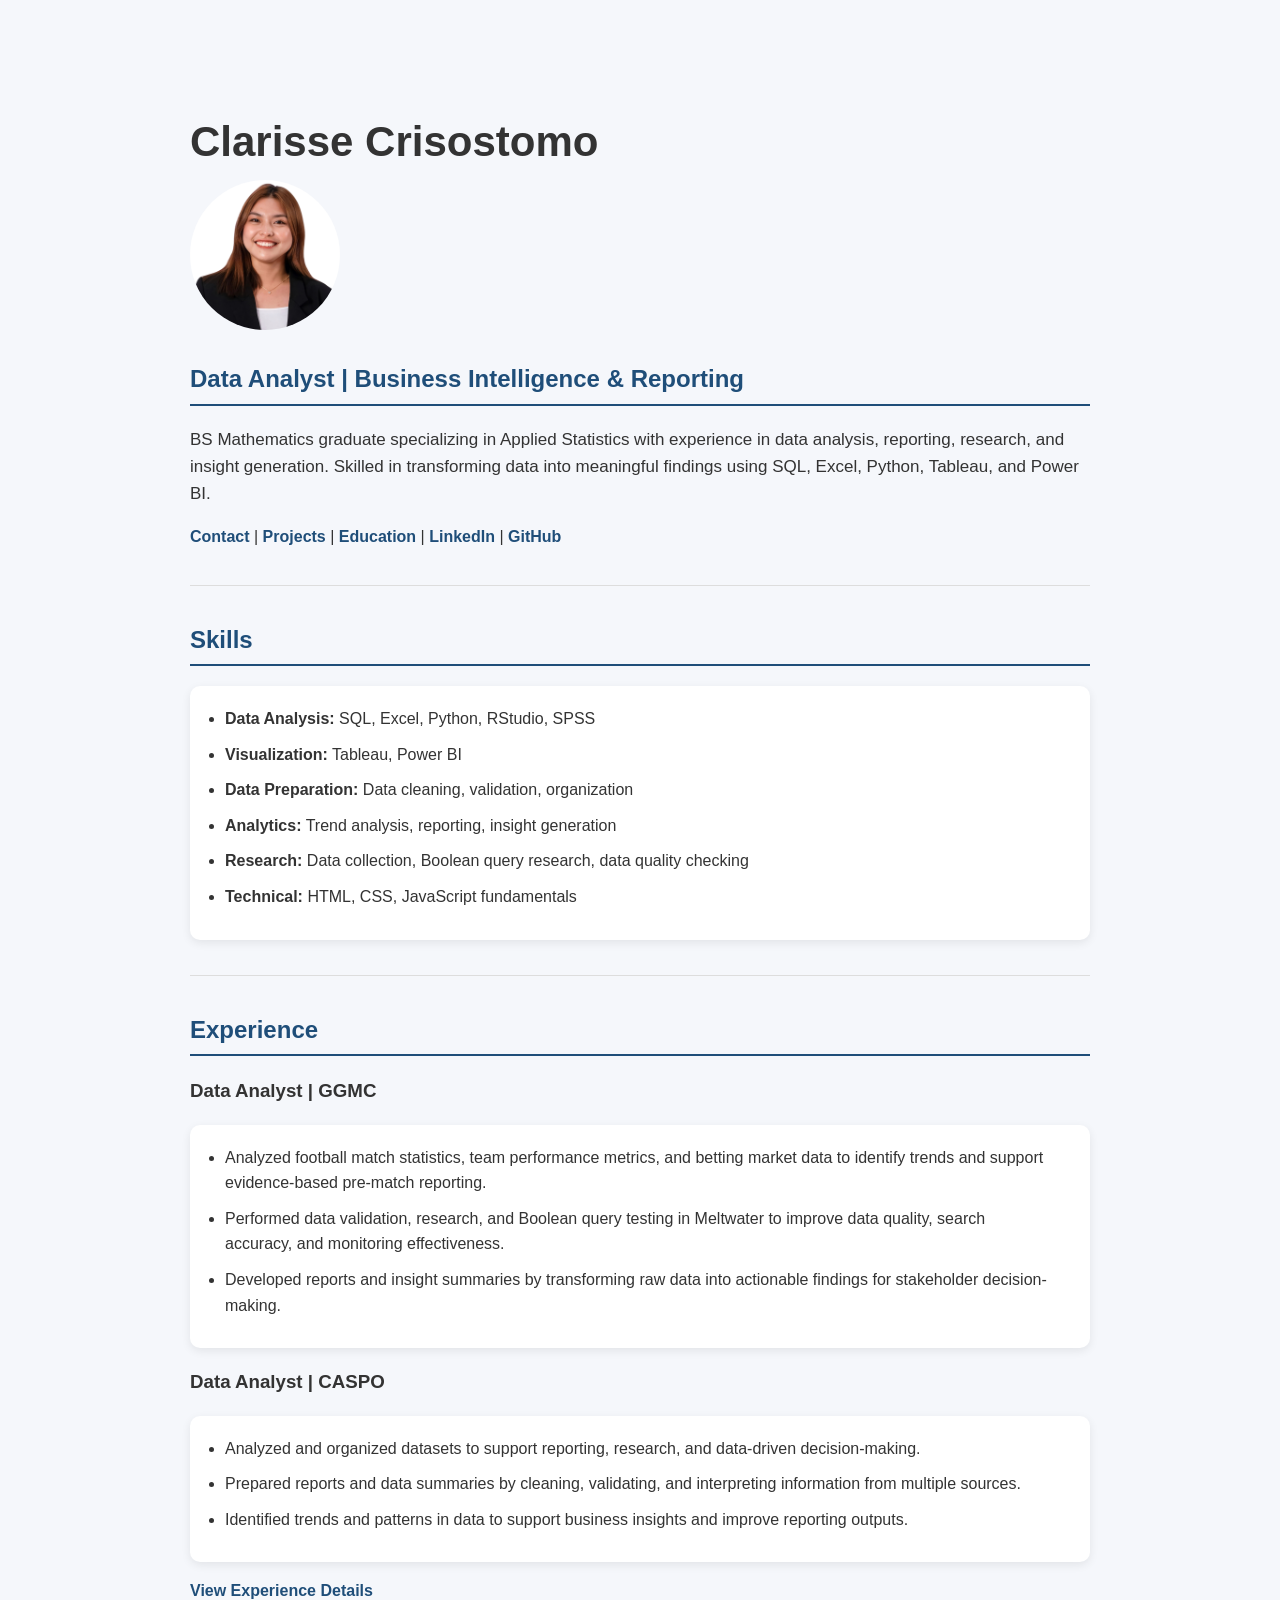
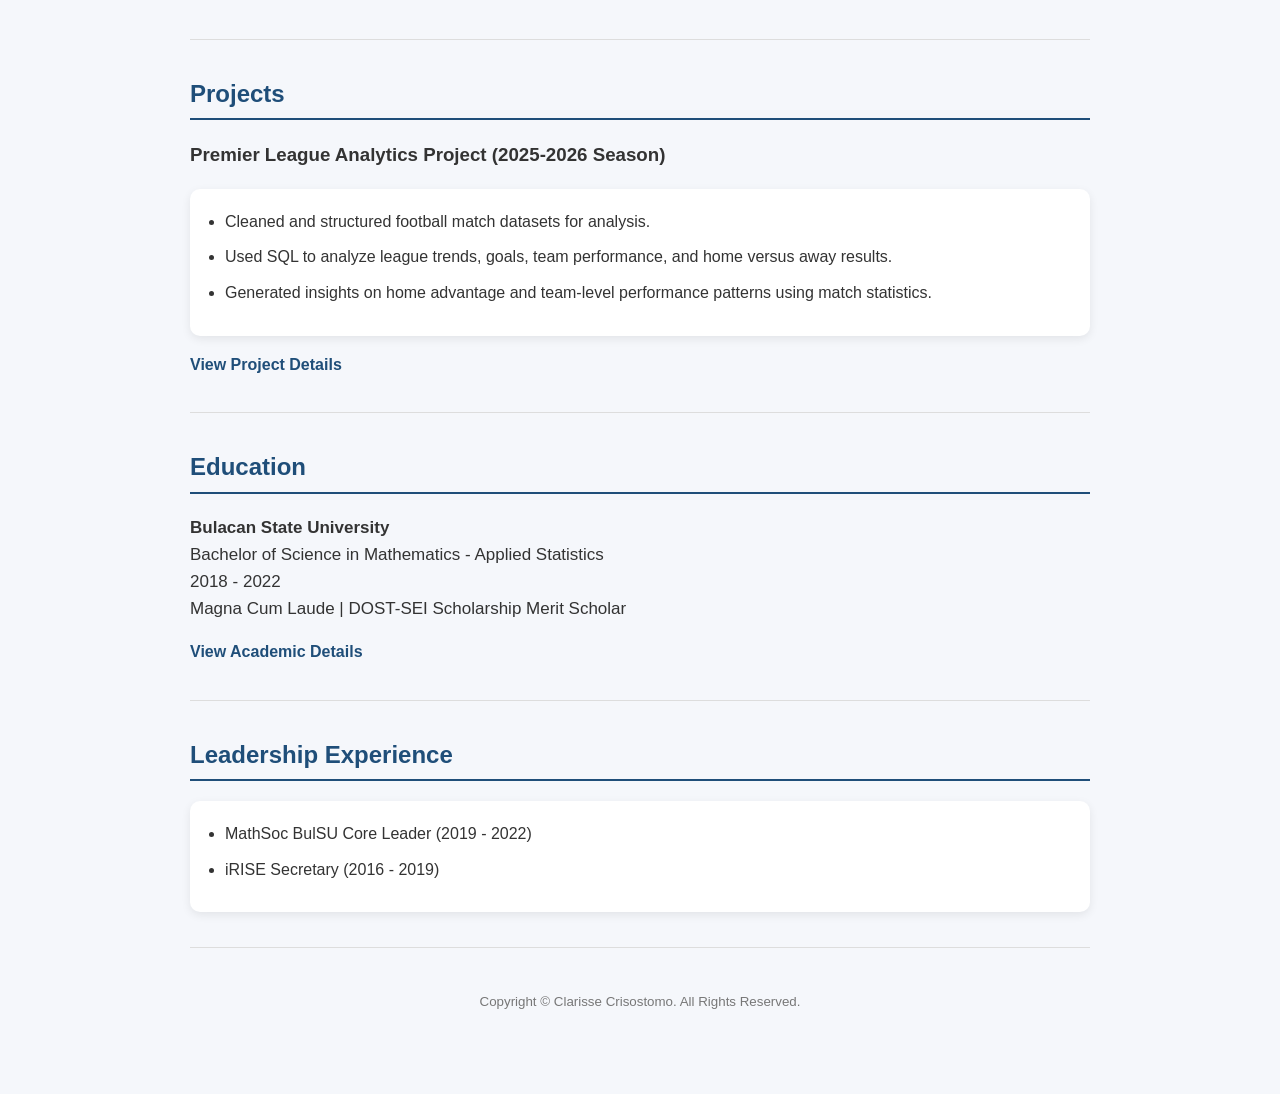
==== index.html @ 5308bdd3 "Update index.html" ====
<!DOCTYPE html>
<html lang="en">

<head>
    <meta charset="UTF-8">
    <meta name="viewport" content="width=device-width, initial-scale=1.0">
    <title>Clarisse Crisostomo | Data Analyst</title>

    <link rel="stylesheet" href="style.css">
</head>

<body>

    <h1>Clarisse Crisostomo</h1>

    <img class="profile-img" src="./Images/resume 1x1 picture.png" height="150" alt="Clarisse">

    <h2>Data Analyst | Business Intelligence & Reporting</h2>

    <p>
        BS Mathematics graduate specializing in Applied Statistics with experience in data analysis,
        reporting, research, and insight generation. Skilled in transforming data into meaningful
        findings using SQL, Excel, Python, Tableau, and Power BI.
    </p>

    <a href="./Sections/contact.html">Contact</a>
    |
    <a href="./Sections/Projects.html">Projects</a>
    |
    <a href="./Sections/Academic Background.html">Education</a>
    |
    <a href="https://linkedin.com/in/clarisse-crisostomo-5b240a1ab">LinkedIn</a>
    |
    <a href="https://github.com/cccodi">GitHub</a>

    <hr>

    <h2>Skills</h2>

    <ul>
        <li><b>Data Analysis:</b> SQL, Excel, Python, RStudio, SPSS</li>
        <li><b>Visualization:</b> Tableau, Power BI</li>
        <li><b>Data Preparation:</b> Data cleaning, validation, organization</li>
        <li><b>Analytics:</b> Trend analysis, reporting, insight generation</li>
        <li><b>Research:</b> Data collection, Boolean query research, data quality checking</li>
        <li><b>Technical:</b> HTML, CSS, JavaScript fundamentals</li>
    </ul>

    <hr>

    <h2>Experience</h2>

    <h3>Data Analyst | GGMC</h3>

    <ul>
        <li>
            Analyzed football match statistics, team performance metrics, and betting market data
            to identify trends and support evidence-based pre-match reporting.
        </li>

        <li>
            Performed data validation, research, and Boolean query testing in Meltwater
            to improve data quality, search accuracy, and monitoring effectiveness.
        </li>

        <li>
            Developed reports and insight summaries by transforming raw data into actionable
            findings for stakeholder decision-making.
        </li>
    </ul>

    <h3>Data Analyst | CASPO</h3>

<ul>
    <li>
        Analyzed and organized datasets to support reporting, research, and
        data-driven decision-making.
    </li>

    <li>
        Prepared reports and data summaries by cleaning, validating, and
        interpreting information from multiple sources.
    </li>

    <li>
        Identified trends and patterns in data to support business insights
        and improve reporting outputs.
    </li>
</ul>
    
    <a href="./Sections/Experience.html">View Experience Details</a>

    <hr>

    <h2>Projects</h2>

    <h3>Premier League Analytics Project (2025-2026 Season)</h3>

    <ul>
        <li>
            Cleaned and structured football match datasets for analysis.
        </li>

        <li>
            Used SQL to analyze league trends, goals, team performance, and home versus away results.
        </li>

        <li>
            Generated insights on home advantage and team-level performance patterns using match statistics.
        </li>
    </ul>
    
    <a href="./Sections/Projects.html">View Project Details</a>
    
    <hr>

    
    <h2>Education</h2>

<p>
    <b>Bulacan State University</b><br>
    Bachelor of Science in Mathematics - Applied Statistics<br>
    2018 - 2022<br>
    Magna Cum Laude | DOST-SEI Scholarship Merit Scholar
</p>

<a href="./Sections/Academic Background.html">
    View Academic Details
</a>

    <hr>

    <h2>Leadership Experience</h2>

    <ul>
        <li>MathSoc BulSU Core Leader (2019 - 2022)</li>
        <li>iRISE Secretary (2016 - 2019)</li>
    </ul>

    <hr>

    <footer>
        <small>
            Copyright © Clarisse Crisostomo. All Rights Reserved.
        </small>
    </footer>

</body>

</html>
---- style.css ----
body {
    font-family: Arial, Helvetica, sans-serif;
    max-width: 900px;
    margin: 40px auto;
    padding: 40px;
    line-height: 1.6;
    background-color: #f5f7fb;
    color: #333;
}

h1 {
    font-size: 42px;
    margin-bottom: 5px;
}


h2 {
    color: #1f4e79;
    border-bottom: 2px solid #1f4e79;
    padding-bottom: 5px;
    margin-top: 30px;
}


h3 {
    color: #333;
}


.profile-img {
    border-radius: 50%;
    display: block;
    margin-bottom: 15px;
}

p {
    font-size: 17px;
}


a {
    text-decoration: none;
    color: #1f4e79;
    font-weight: bold;
}


a:hover {
    text-decoration: underline;
}


ul {
    background: white;
    padding: 20px 35px;
    border-radius: 10px;
    box-shadow: 0 3px 10px rgba(0,0,0,0.08);
}


li {
    margin-bottom: 10px;
}


hr {
    margin: 35px 0;
    border: none;
    height: 1px;
    background: #ddd;
}


footer {
    text-align: center;
    margin-top: 40px;
    color: #777;
}


@media (max-width: 600px) {

    body {
        padding: 20px;
    }

    h1 {
        font-size: 32px;
    }

}
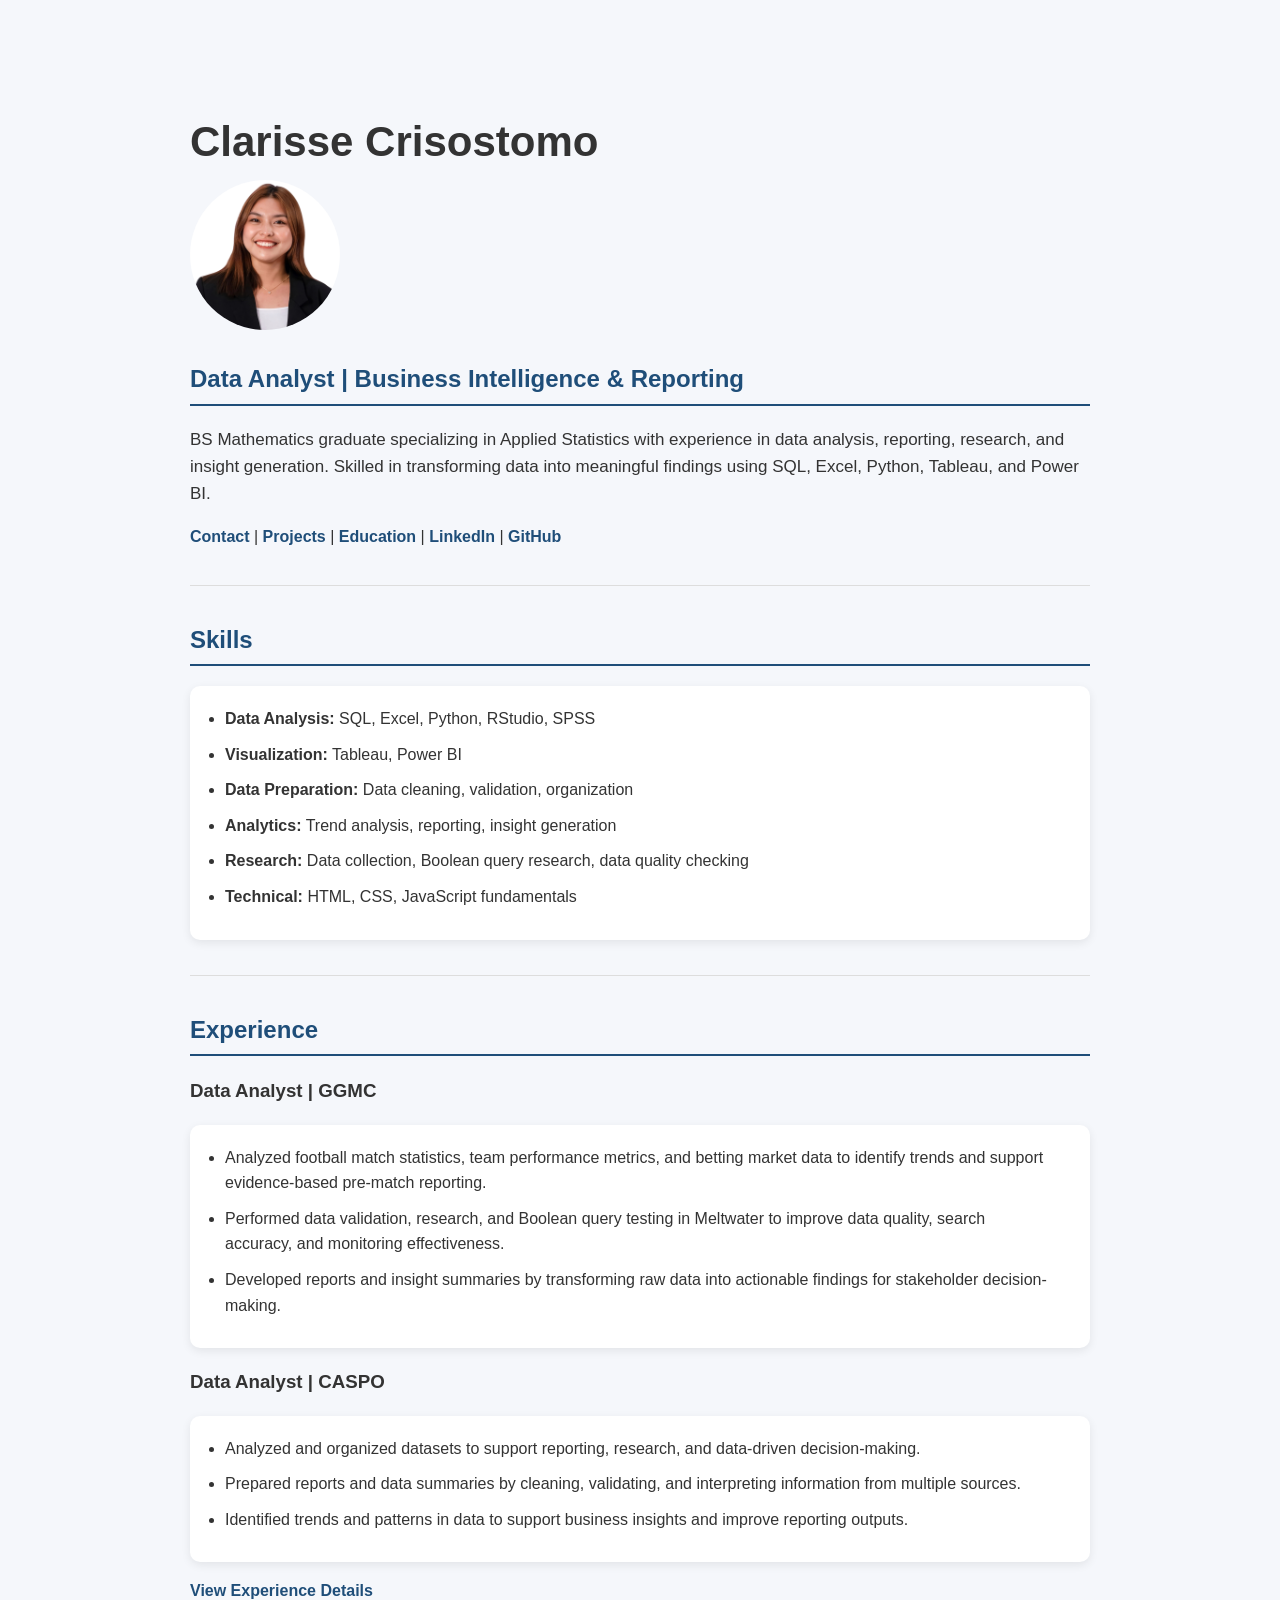
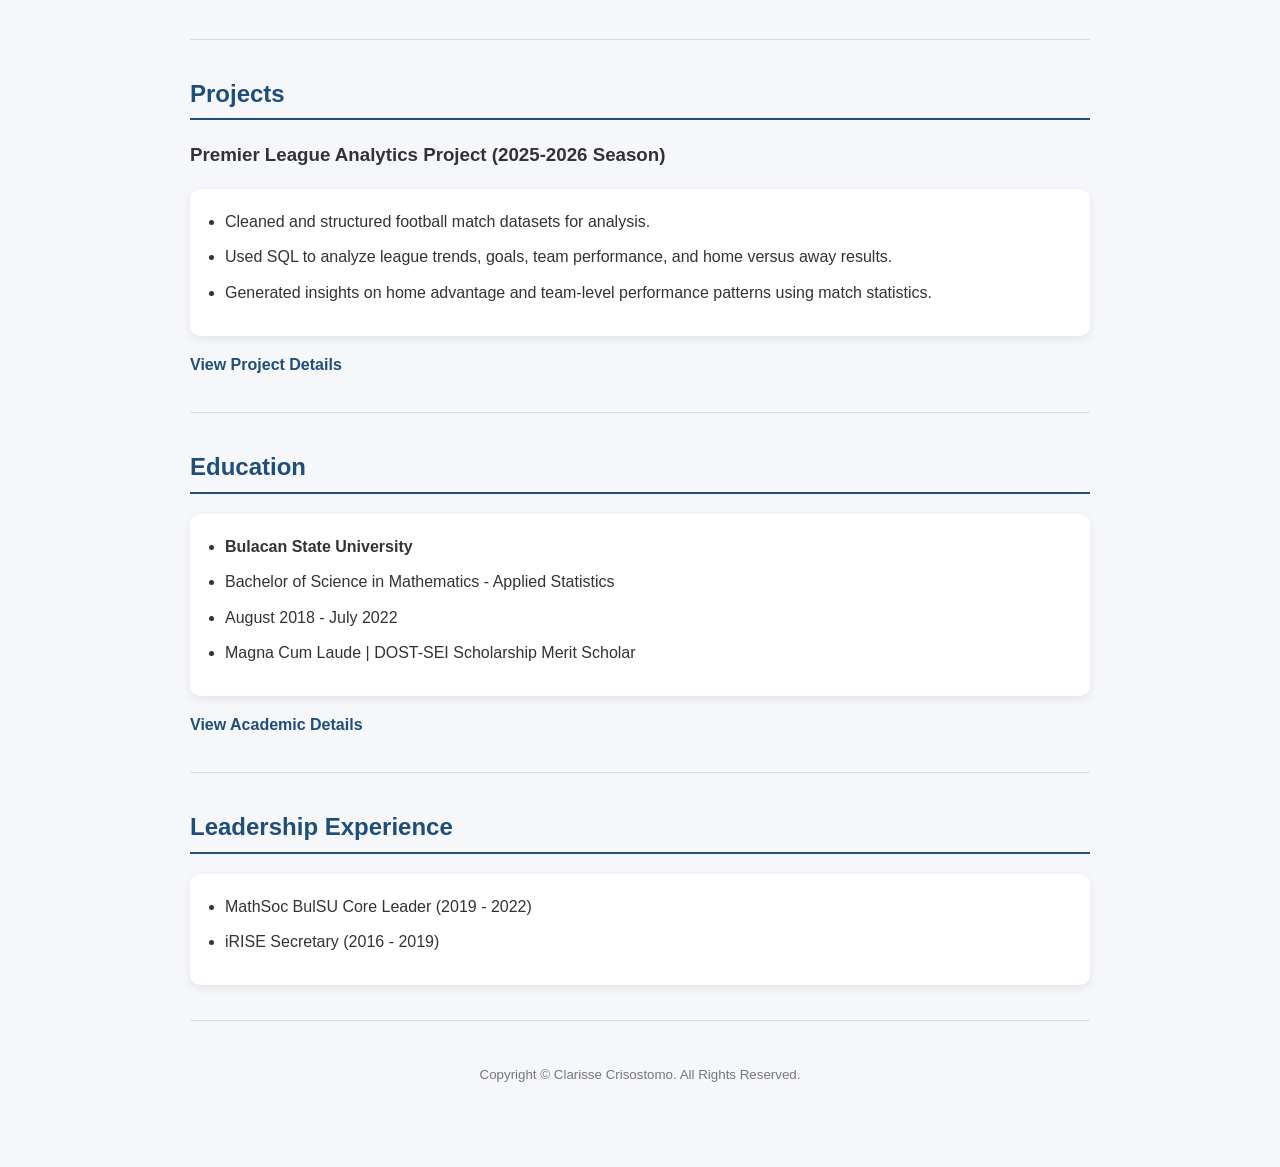
==== commit 0fe55733: "Update index.html" ====
--- a/index.html
+++ b/index.html
@@ -116,17 +116,28 @@
 
     
     <h2>Education</h2>
+    
+    <ul>
+        <li>
+            <b>Bulacan State University</b>
+        </li>
+    
+        <li>
+            Bachelor of Science in Mathematics - Applied Statistics
+        </li>
+    
+        <li>
+            August 2018 - July 2022
+        </li>
+    
+        <li>
+            Magna Cum Laude | DOST-SEI Scholarship Merit Scholar
+        </li>
+    </ul>
 
-<p>
-    <b>Bulacan State University</b><br>
-    Bachelor of Science in Mathematics - Applied Statistics<br>
-    2018 - 2022<br>
-    Magna Cum Laude | DOST-SEI Scholarship Merit Scholar
-</p>
-
-<a href="./Sections/Academic Background.html">
-    View Academic Details
-</a>
+    <a href="./Sections/Academic Background.html">
+        View Academic Details
+    </a>
 
     <hr>
 
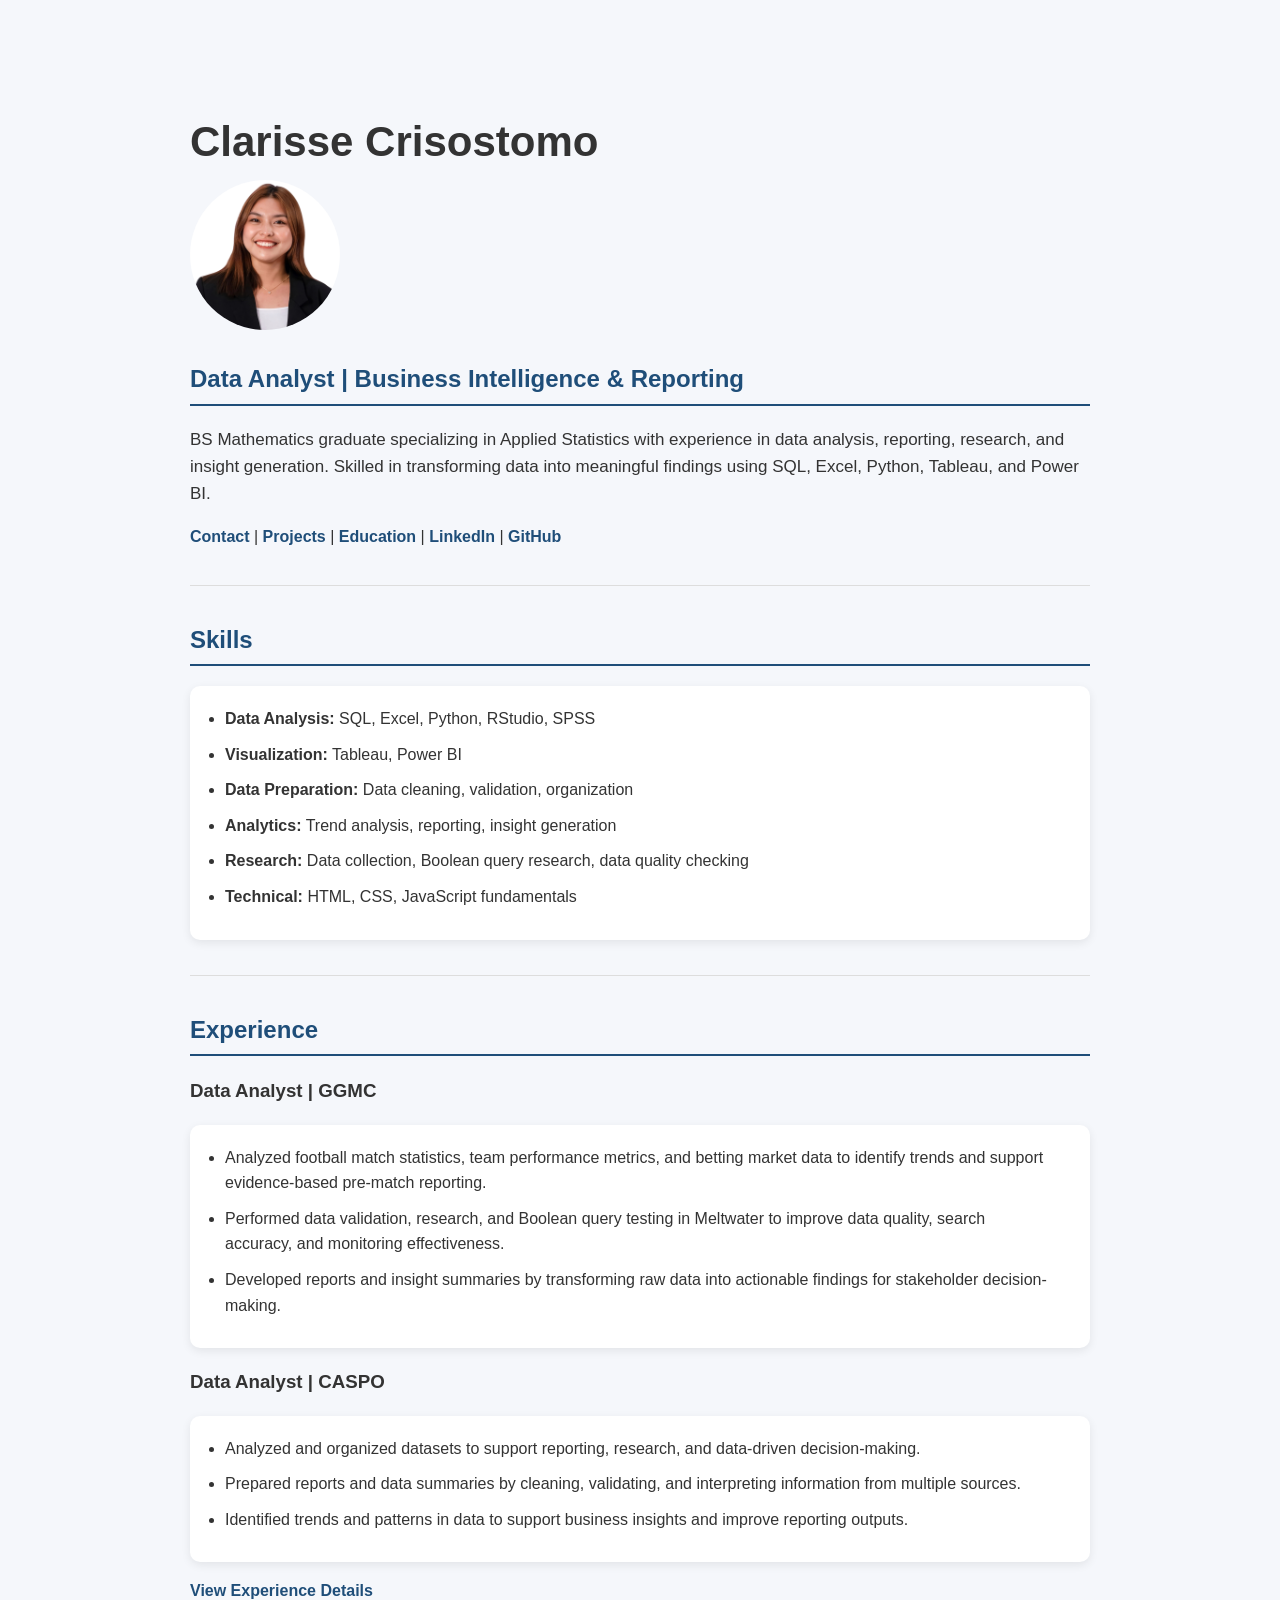
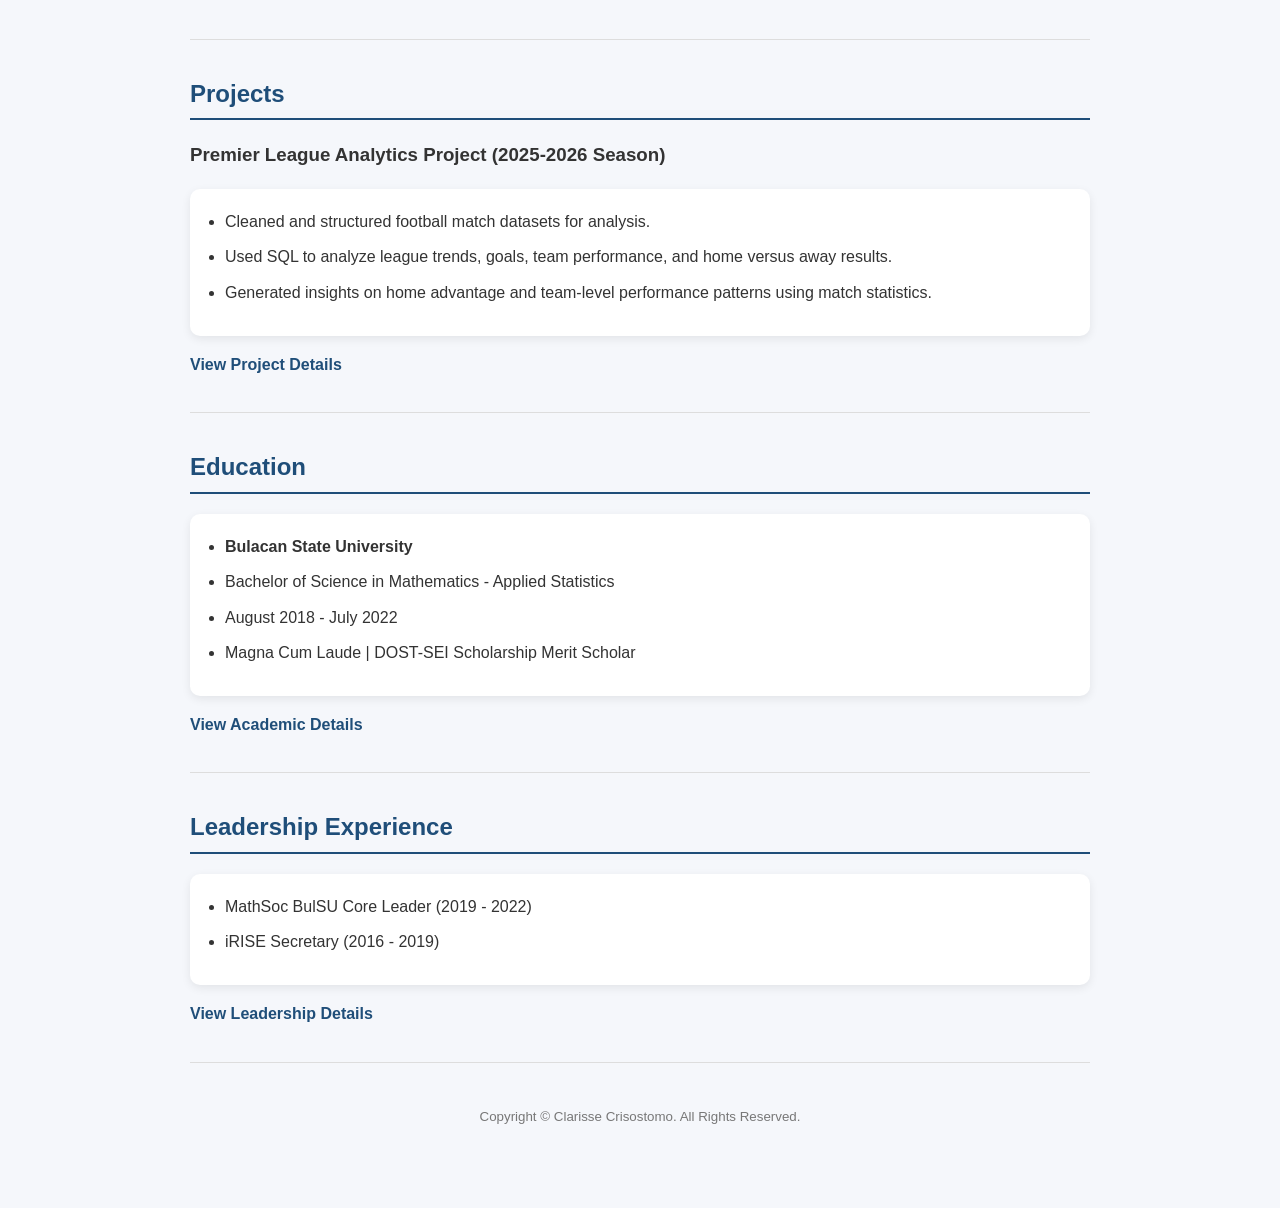
==== commit ad01109f: "Update index.html" ====
--- a/index.html
+++ b/index.html
@@ -148,6 +148,10 @@
         <li>iRISE Secretary (2016 - 2019)</li>
     </ul>
 
+    <a href="./Sections/Leadership background.html">
+    View Leadership Details
+    </a>
+
     <hr>
 
     <footer>
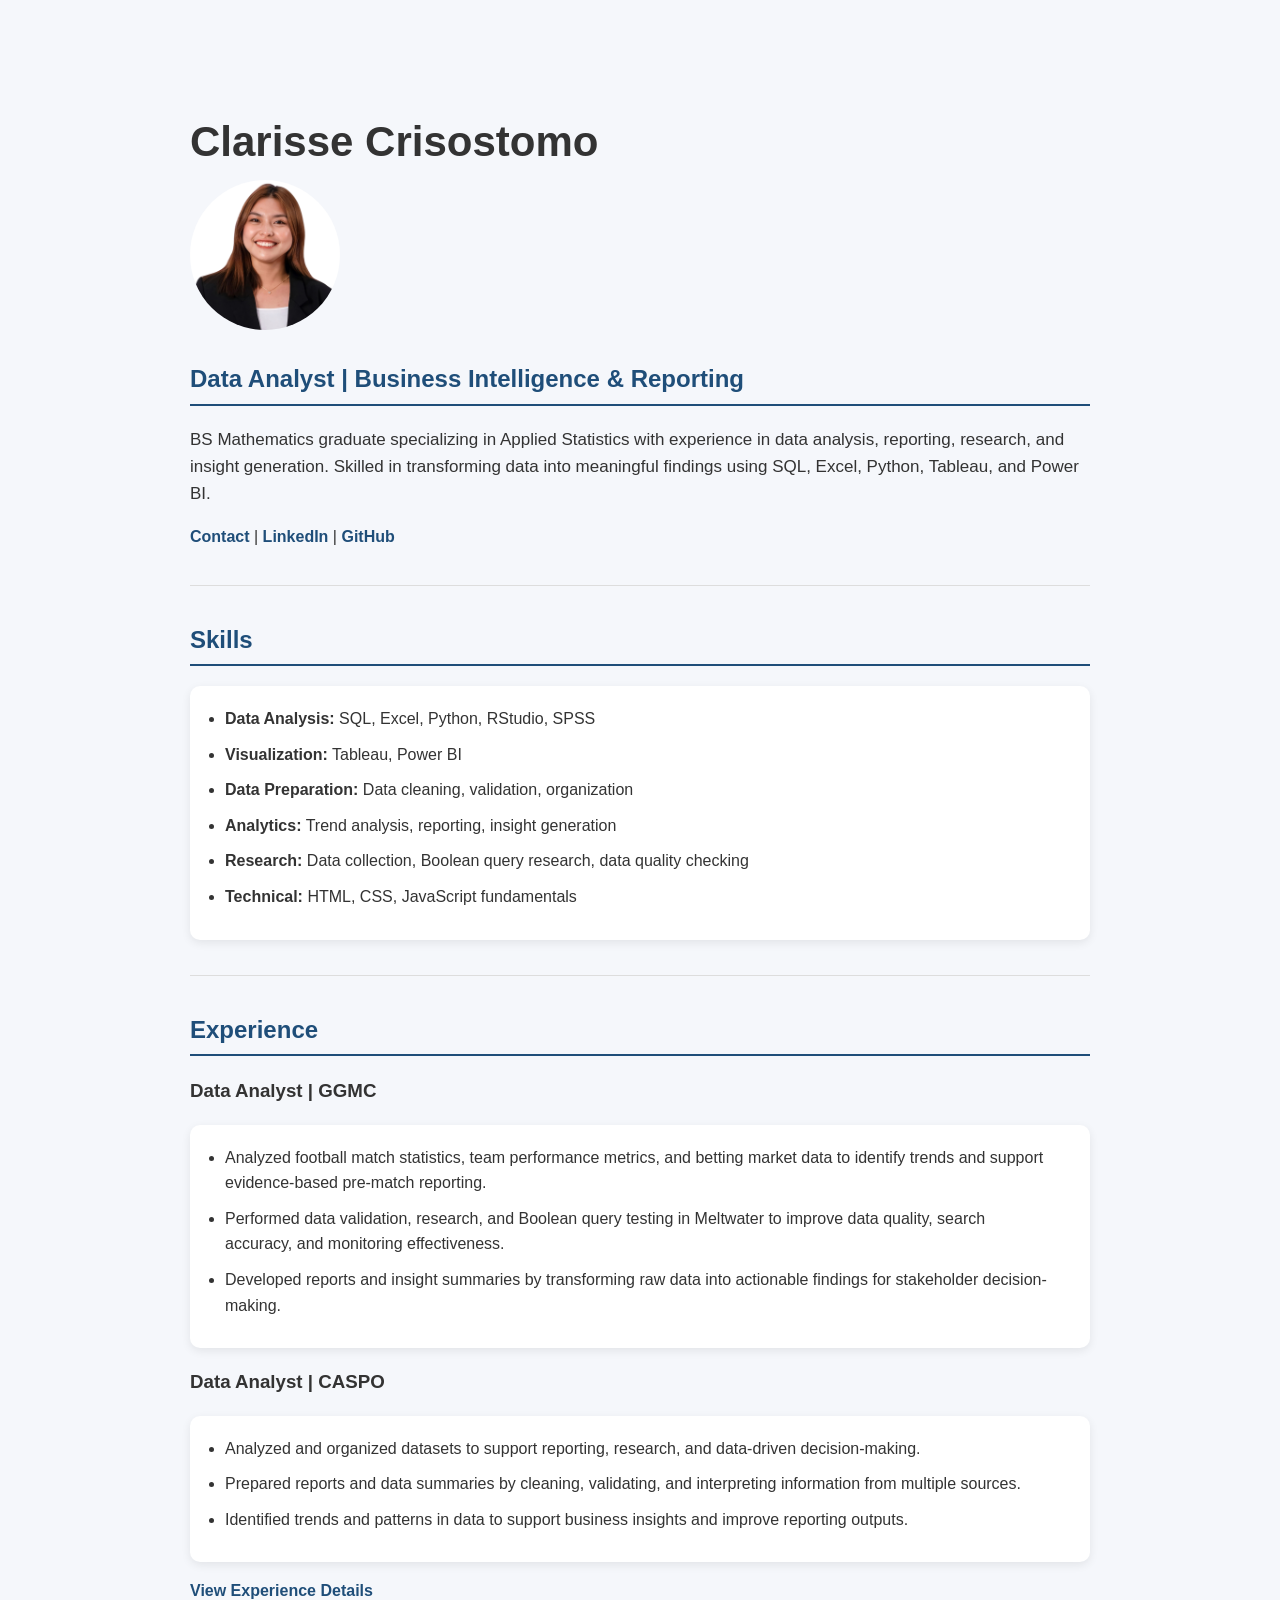
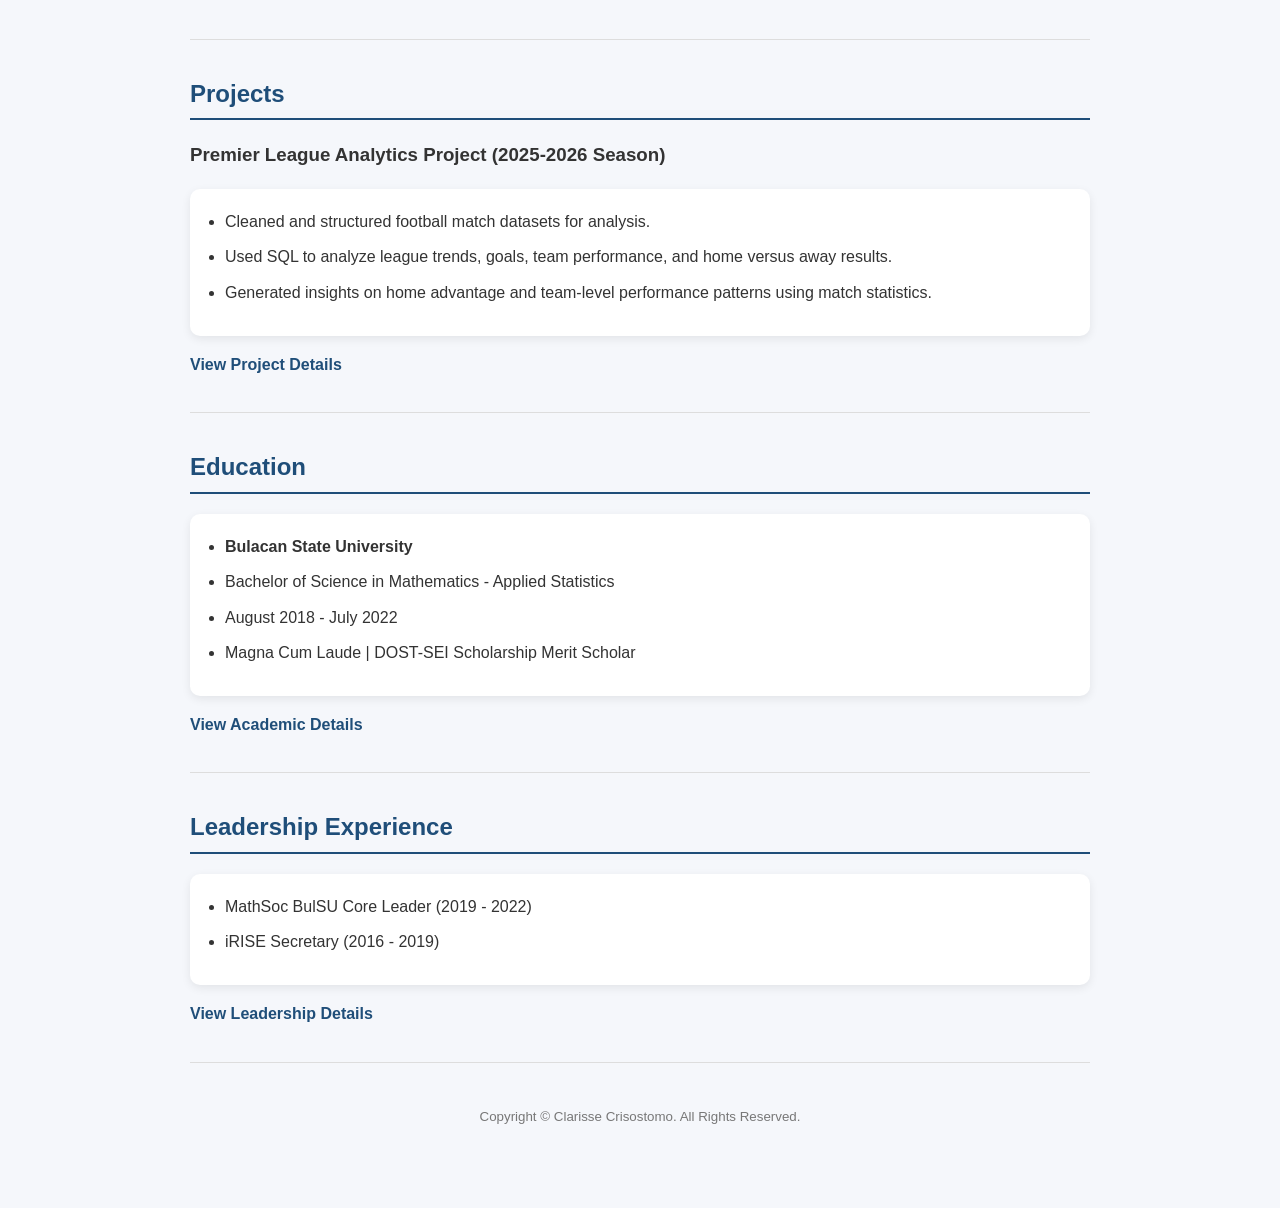
==== commit 8c8a241a: "Update index.html" ====
--- a/index.html
+++ b/index.html
@@ -24,10 +24,6 @@
     </p>
 
     <a href="./Sections/contact.html">Contact</a>
-    |
-    <a href="./Sections/Projects.html">Projects</a>
-    |
-    <a href="./Sections/Academic Background.html">Education</a>
     |
     <a href="https://linkedin.com/in/clarisse-crisostomo-5b240a1ab">LinkedIn</a>
     |
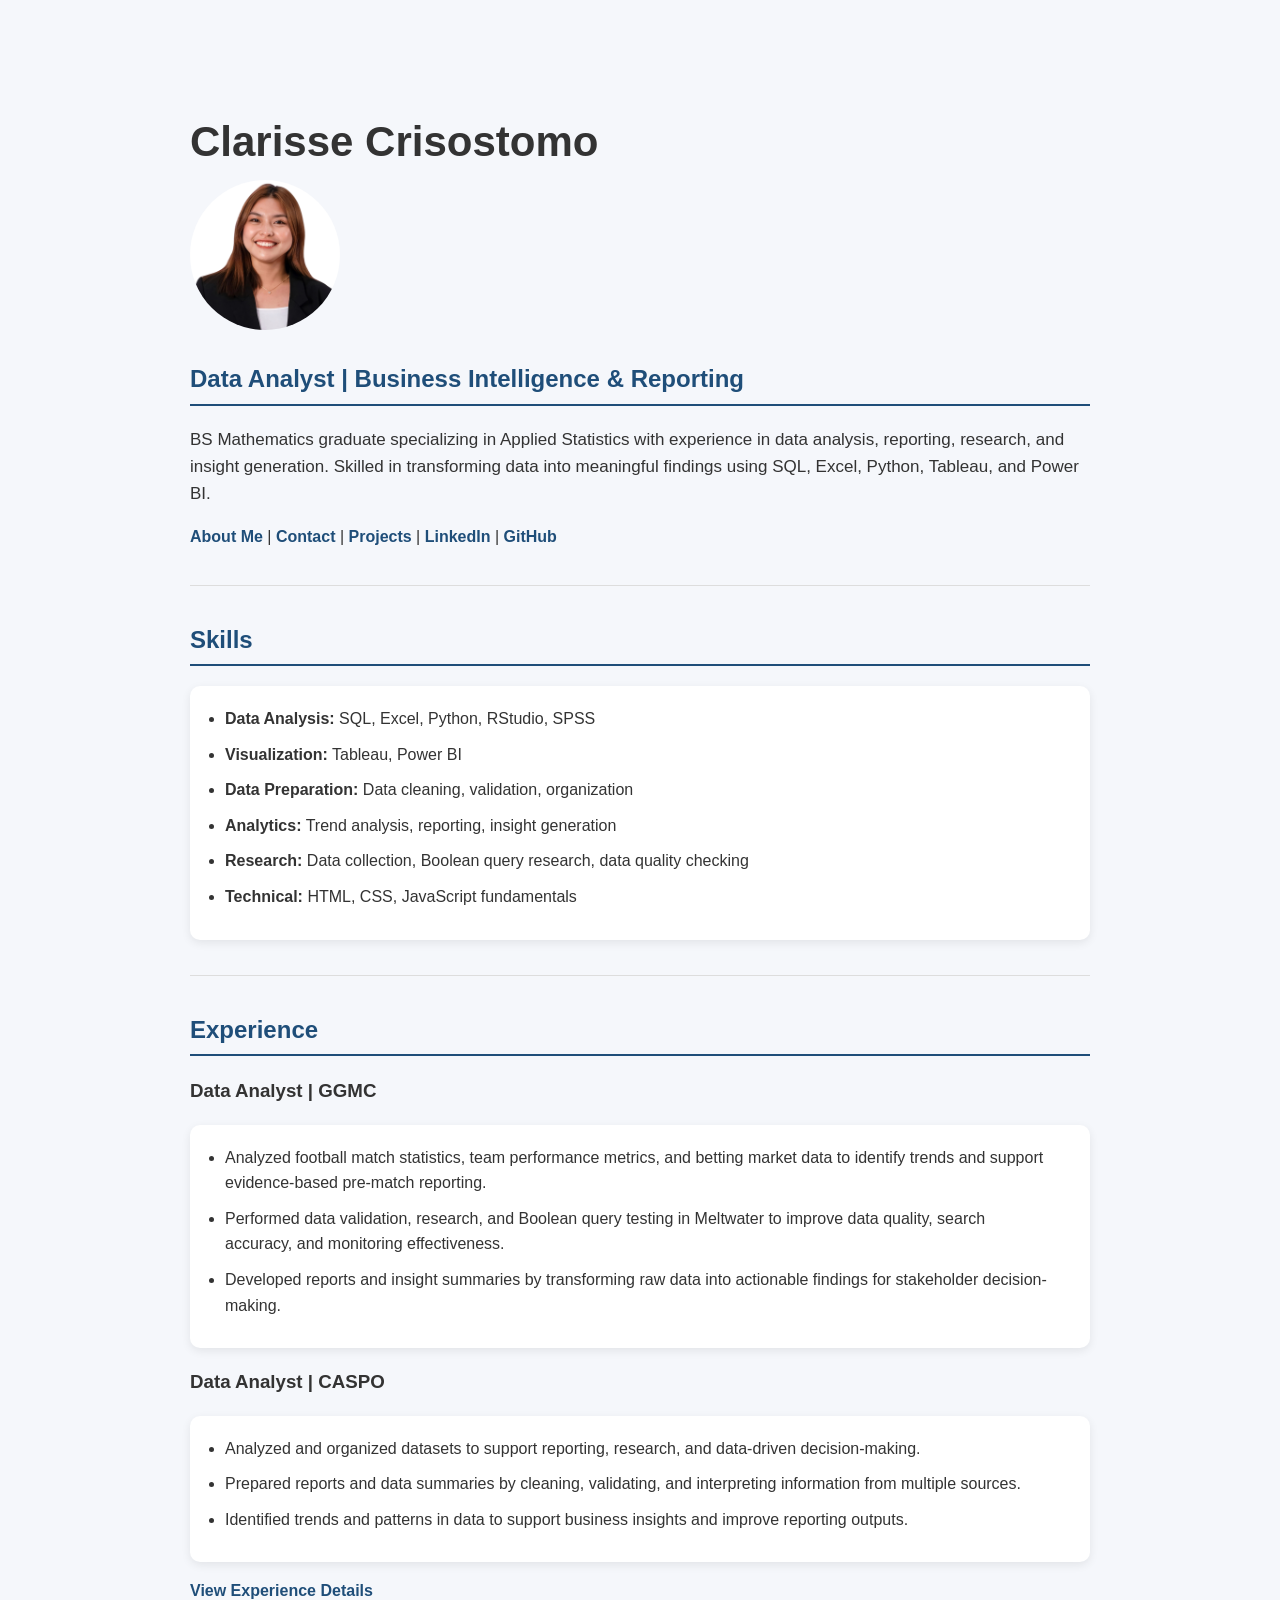
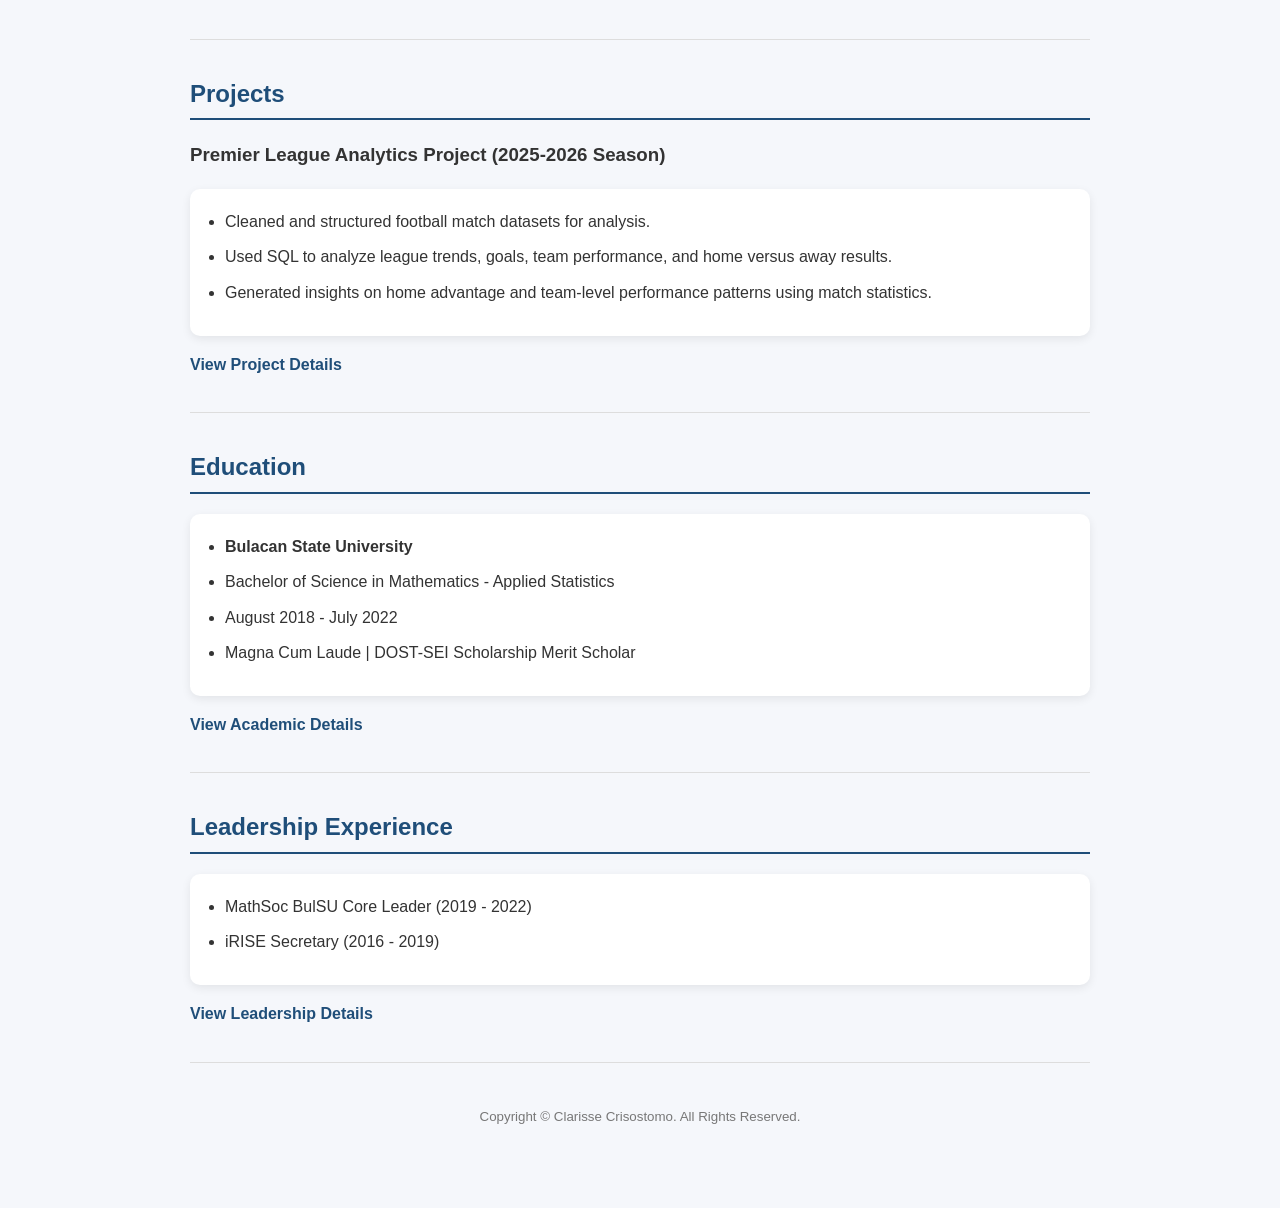
==== commit 2e297563: "Update index.html" ====
--- a/index.html
+++ b/index.html
@@ -23,7 +23,11 @@
         findings using SQL, Excel, Python, Tableau, and Power BI.
     </p>
 
+    <a href="./Sections/about.html">About Me</a>
+    |
     <a href="./Sections/contact.html">Contact</a>
+    |
+    <a href="./Sections/Projects.html">Projects</a>
     |
     <a href="https://linkedin.com/in/clarisse-crisostomo-5b240a1ab">LinkedIn</a>
     |
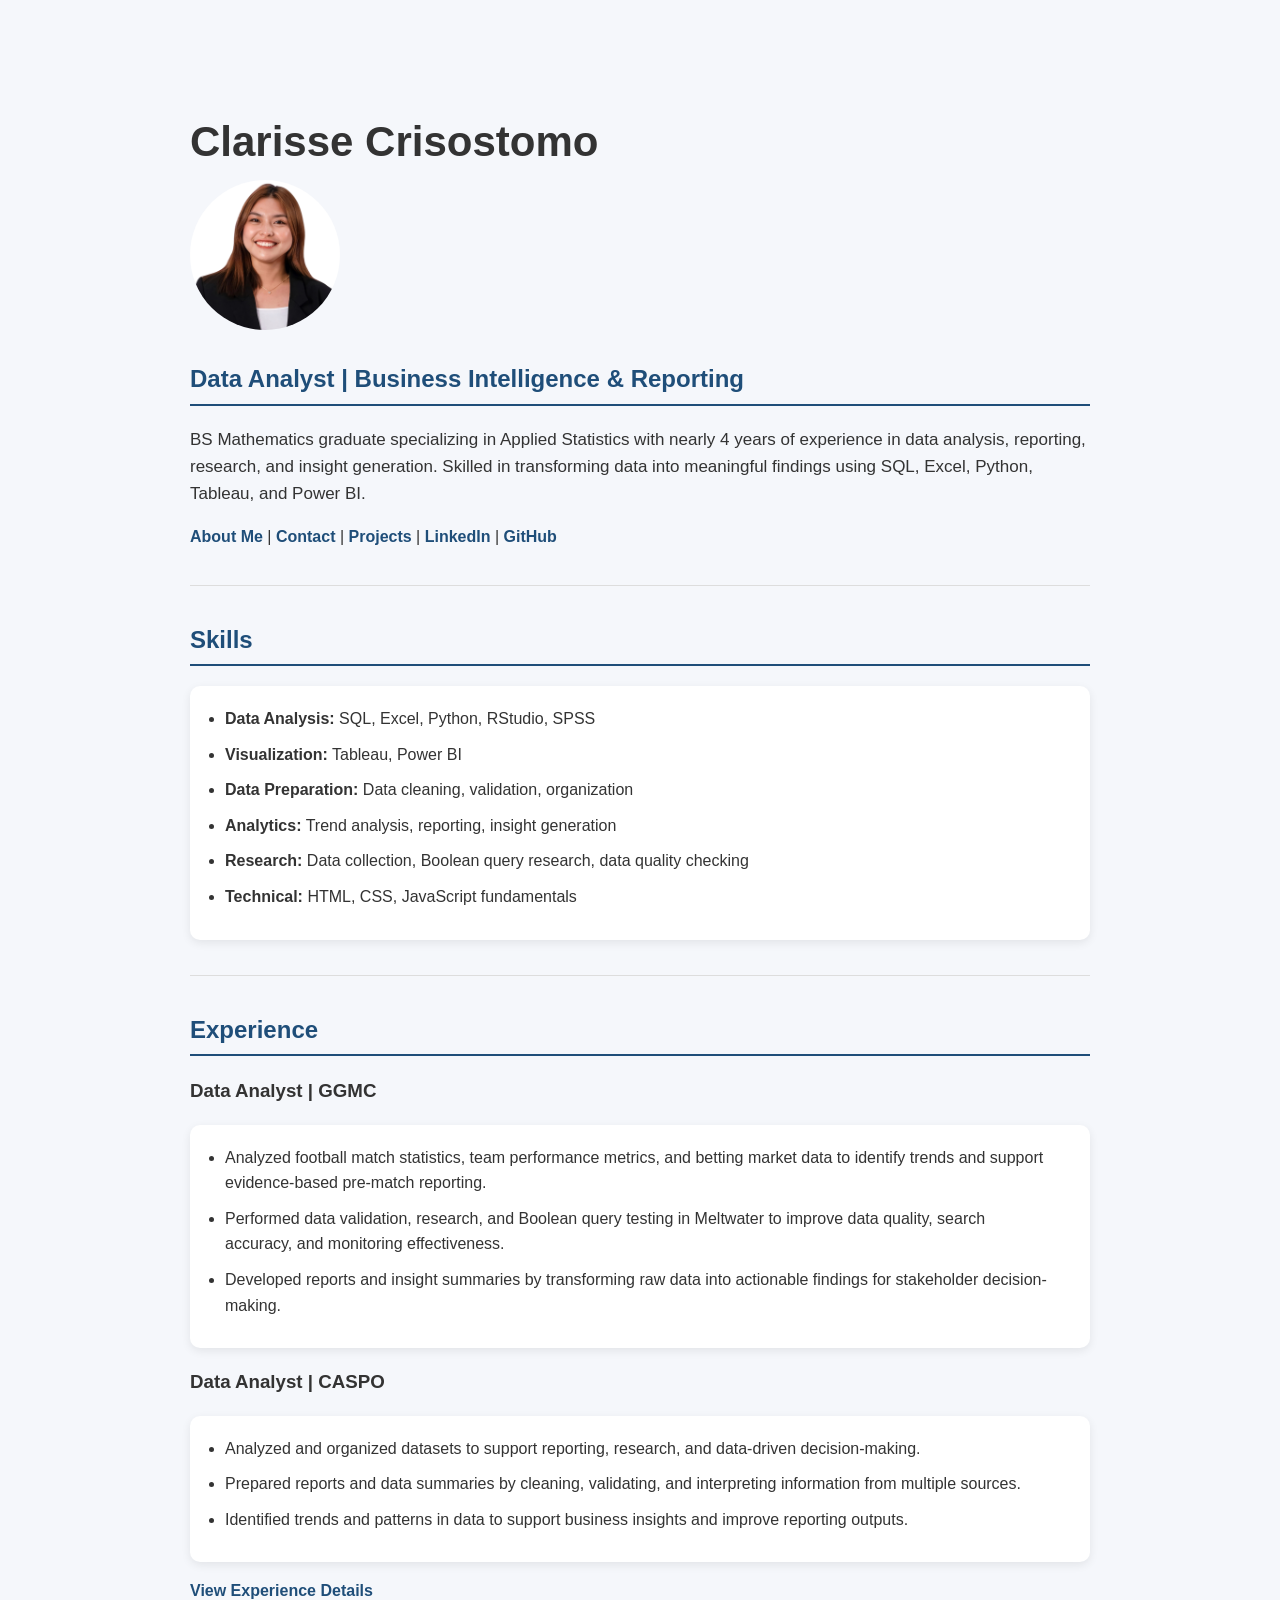
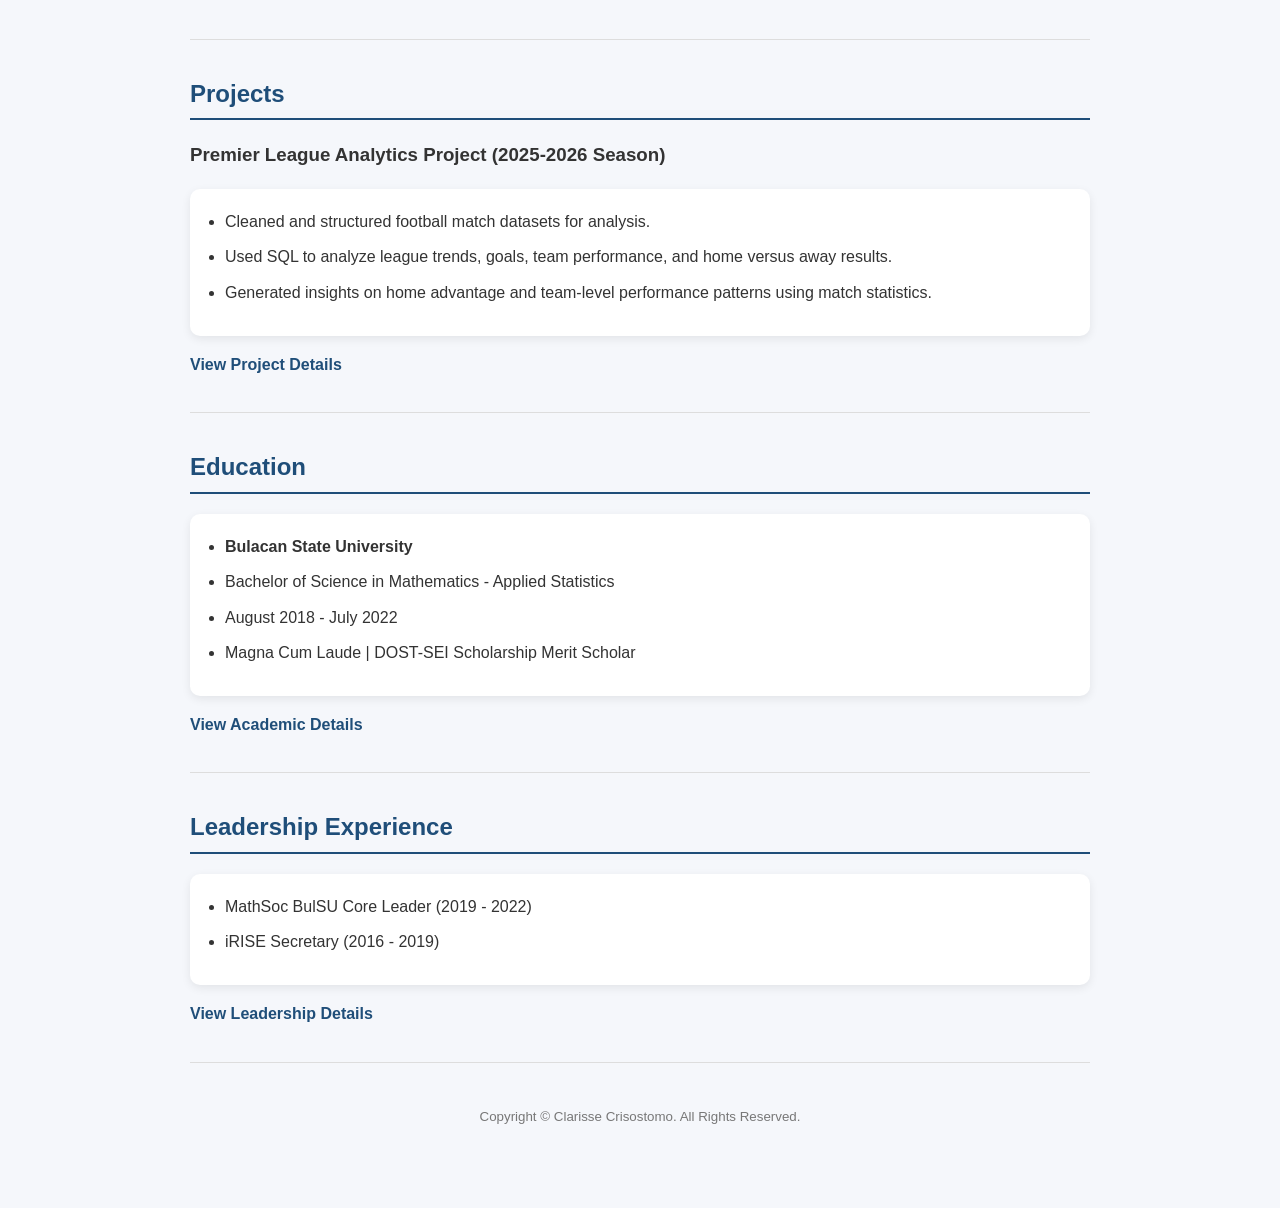
==== commit dcca6443: "Update index.html" ====
--- a/index.html
+++ b/index.html
@@ -18,9 +18,10 @@
     <h2>Data Analyst | Business Intelligence & Reporting</h2>
 
     <p>
-        BS Mathematics graduate specializing in Applied Statistics with experience in data analysis,
-        reporting, research, and insight generation. Skilled in transforming data into meaningful
-        findings using SQL, Excel, Python, Tableau, and Power BI.
+    BS Mathematics graduate specializing in Applied Statistics with nearly 4 years
+    of experience in data analysis, reporting, research, and insight generation.
+    Skilled in transforming data into meaningful findings using SQL, Excel,
+    Python, Tableau, and Power BI.
     </p>
 
     <a href="./Sections/about.html">About Me</a>
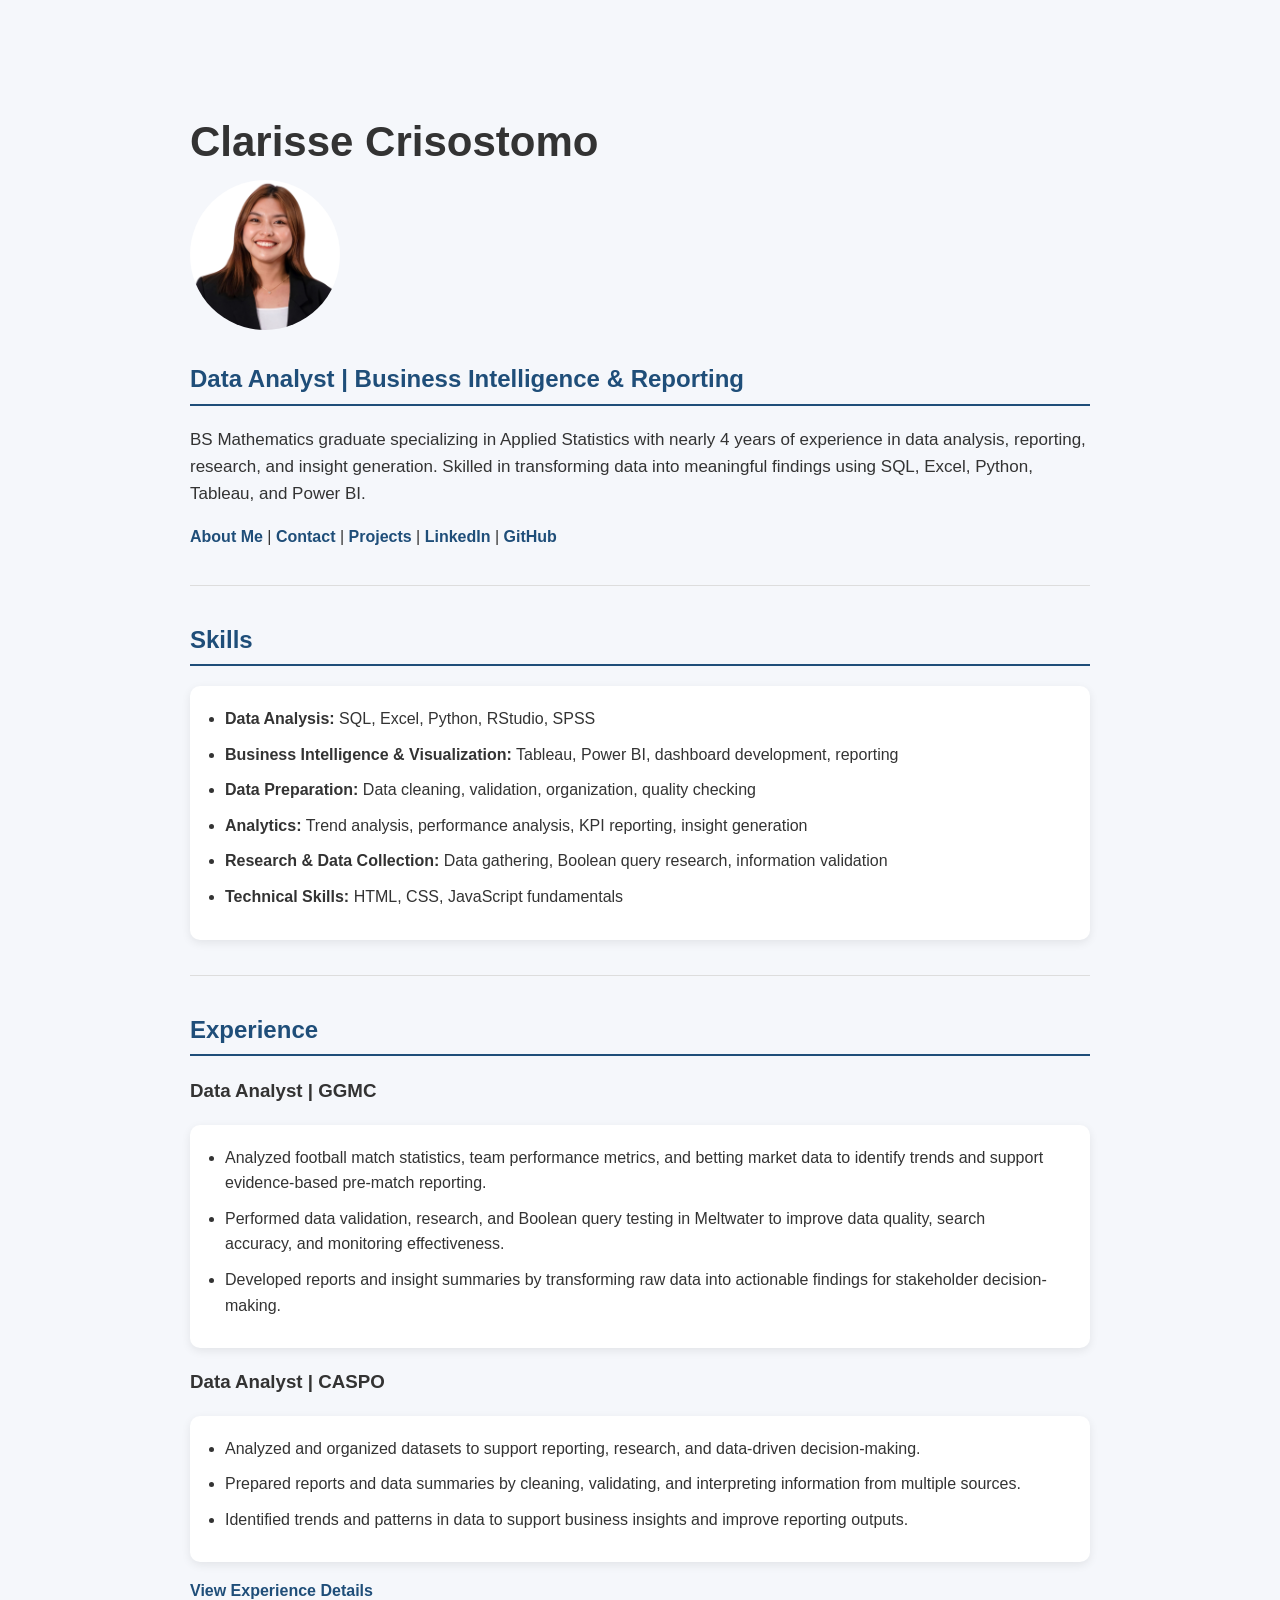
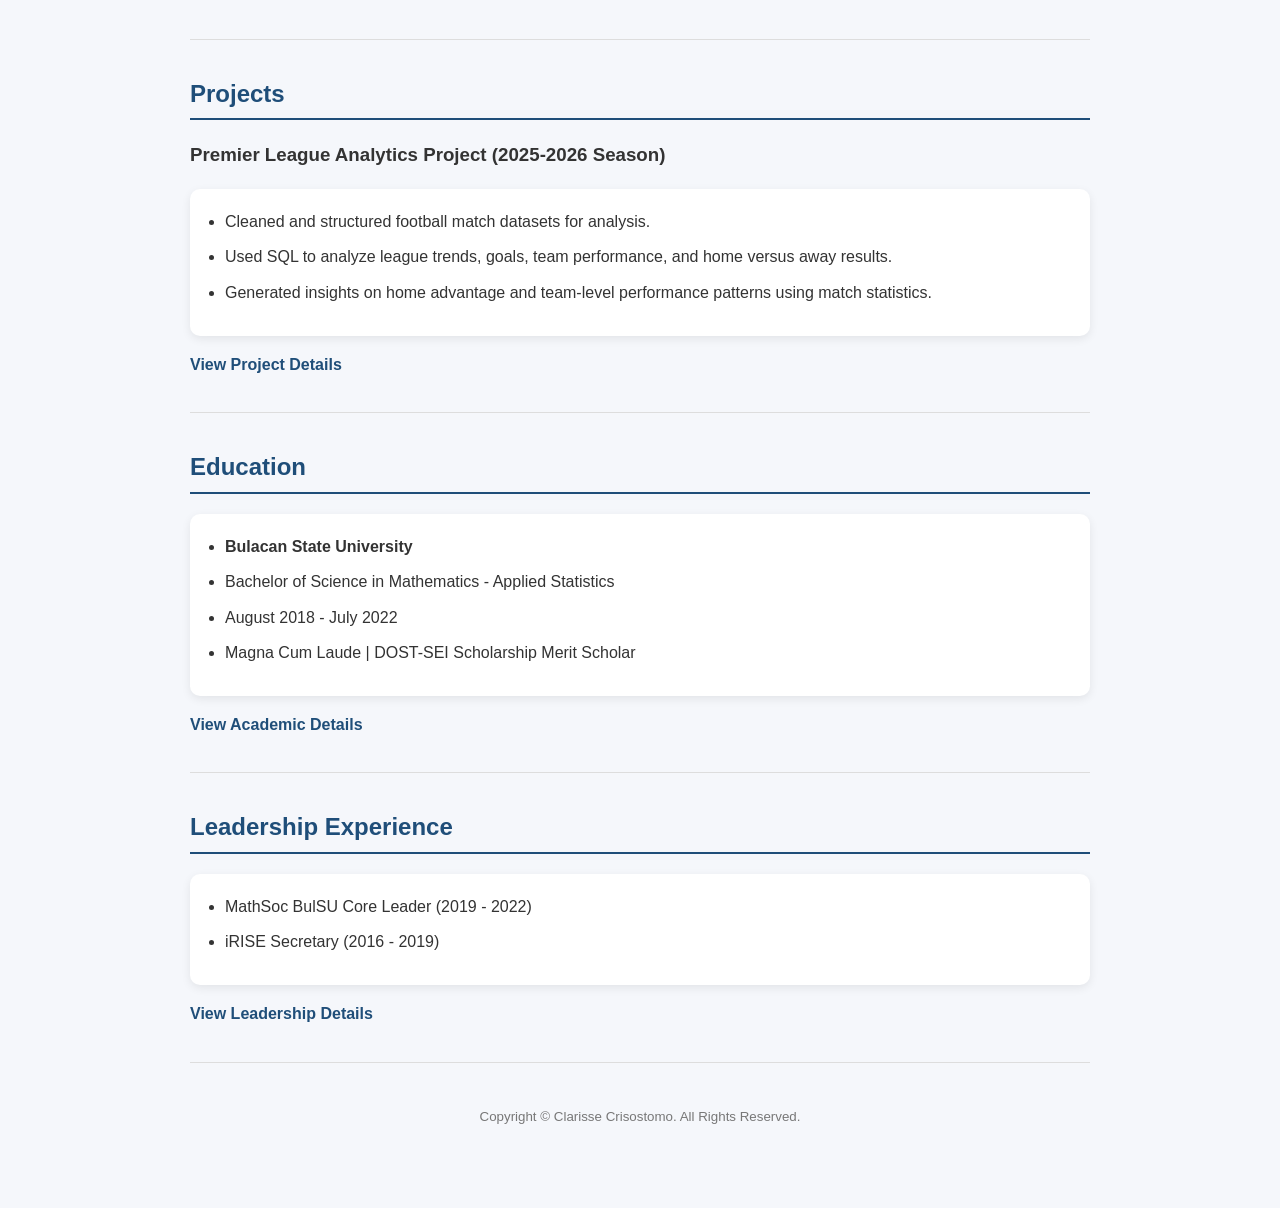
==== commit 8cfbfa1c: "Update index.html" ====
--- a/index.html
+++ b/index.html
@@ -38,15 +38,36 @@
 
     <h2>Skills</h2>
 
-    <ul>
-        <li><b>Data Analysis:</b> SQL, Excel, Python, RStudio, SPSS</li>
-        <li><b>Visualization:</b> Tableau, Power BI</li>
-        <li><b>Data Preparation:</b> Data cleaning, validation, organization</li>
-        <li><b>Analytics:</b> Trend analysis, reporting, insight generation</li>
-        <li><b>Research:</b> Data collection, Boolean query research, data quality checking</li>
-        <li><b>Technical:</b> HTML, CSS, JavaScript fundamentals</li>
-    </ul>
+<ul>
+    <li>
+        <b>Data Analysis:</b> SQL, Excel, Python, RStudio, SPSS
+    </li>
 
+    <li>
+        <b>Business Intelligence & Visualization:</b> Tableau, Power BI,
+        dashboard development, reporting
+    </li>
+
+    <li>
+        <b>Data Preparation:</b> Data cleaning, validation,
+        organization, quality checking
+    </li>
+
+    <li>
+        <b>Analytics:</b> Trend analysis, performance analysis,
+        KPI reporting, insight generation
+    </li>
+
+    <li>
+        <b>Research & Data Collection:</b> Data gathering,
+        Boolean query research, information validation
+    </li>
+
+    <li>
+        <b>Technical Skills:</b> HTML, CSS, JavaScript fundamentals
+    </li>
+</ul>
+    
     <hr>
 
     <h2>Experience</h2>
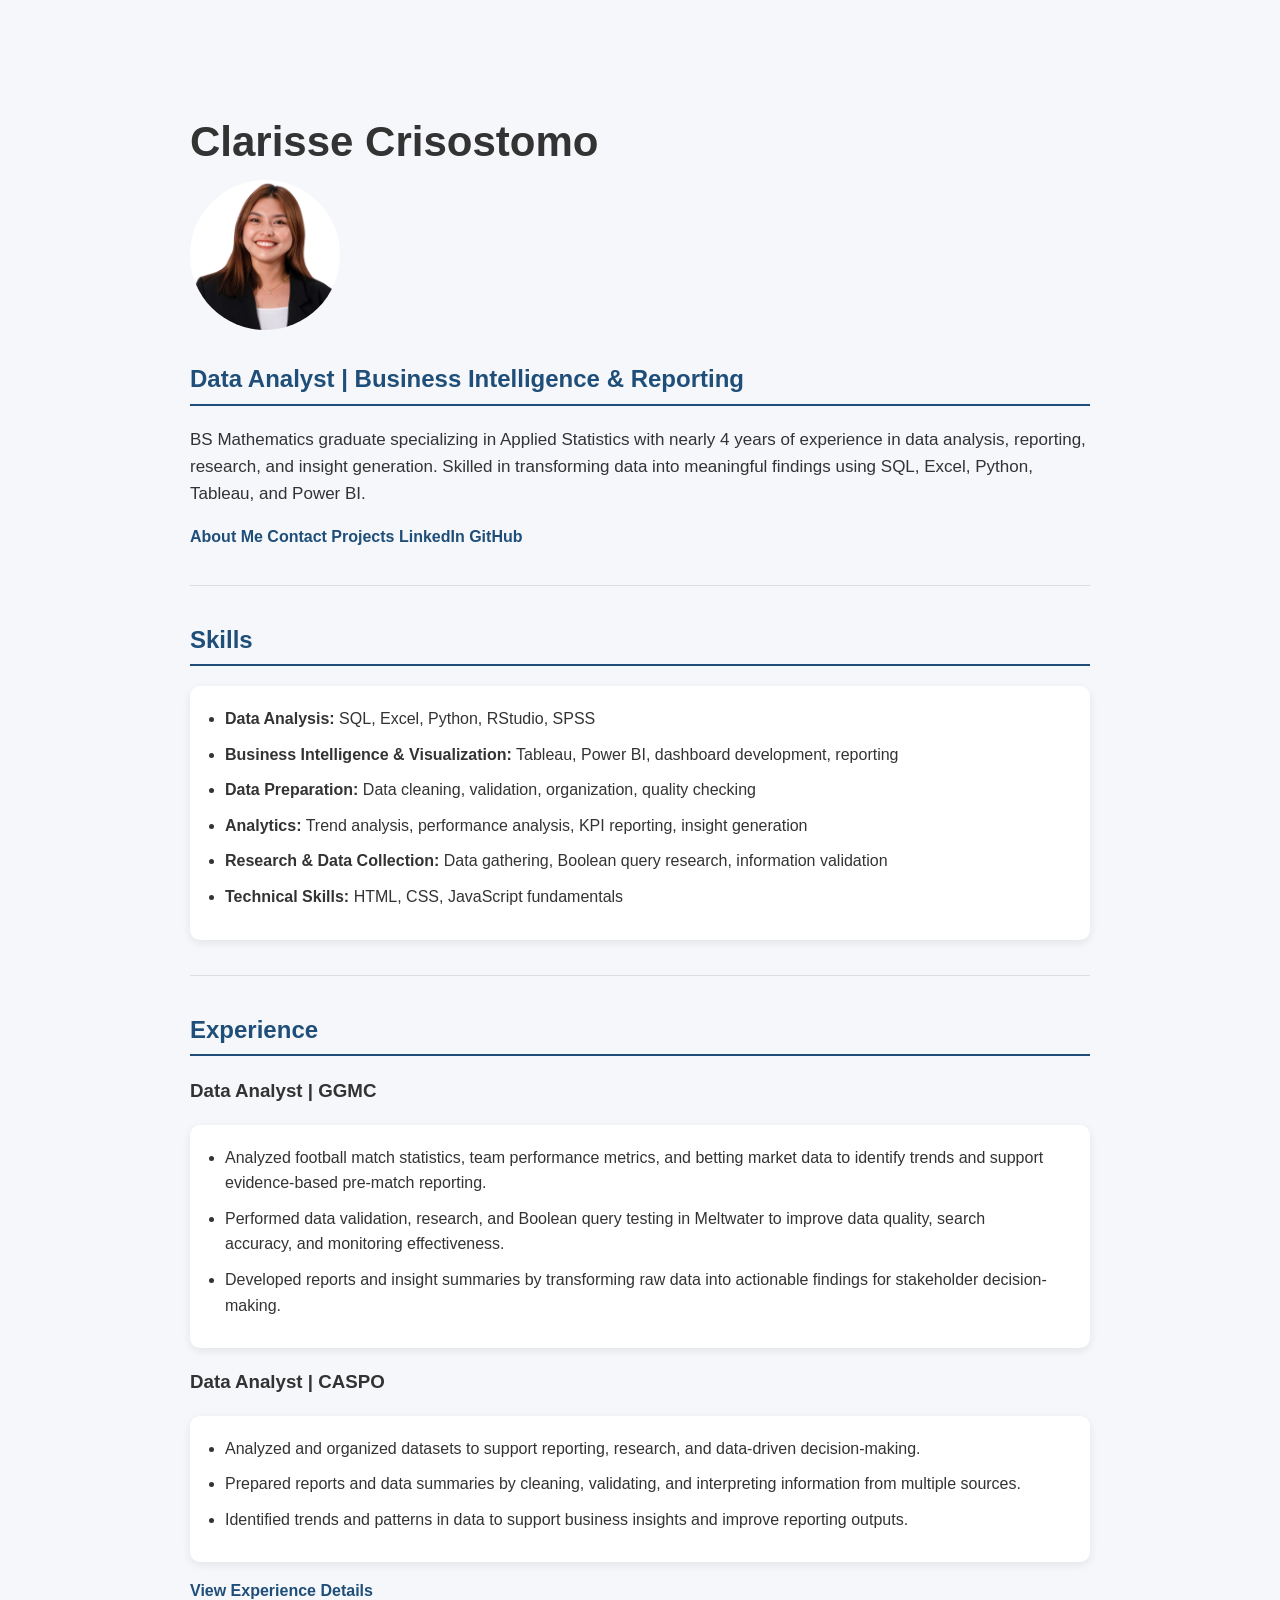
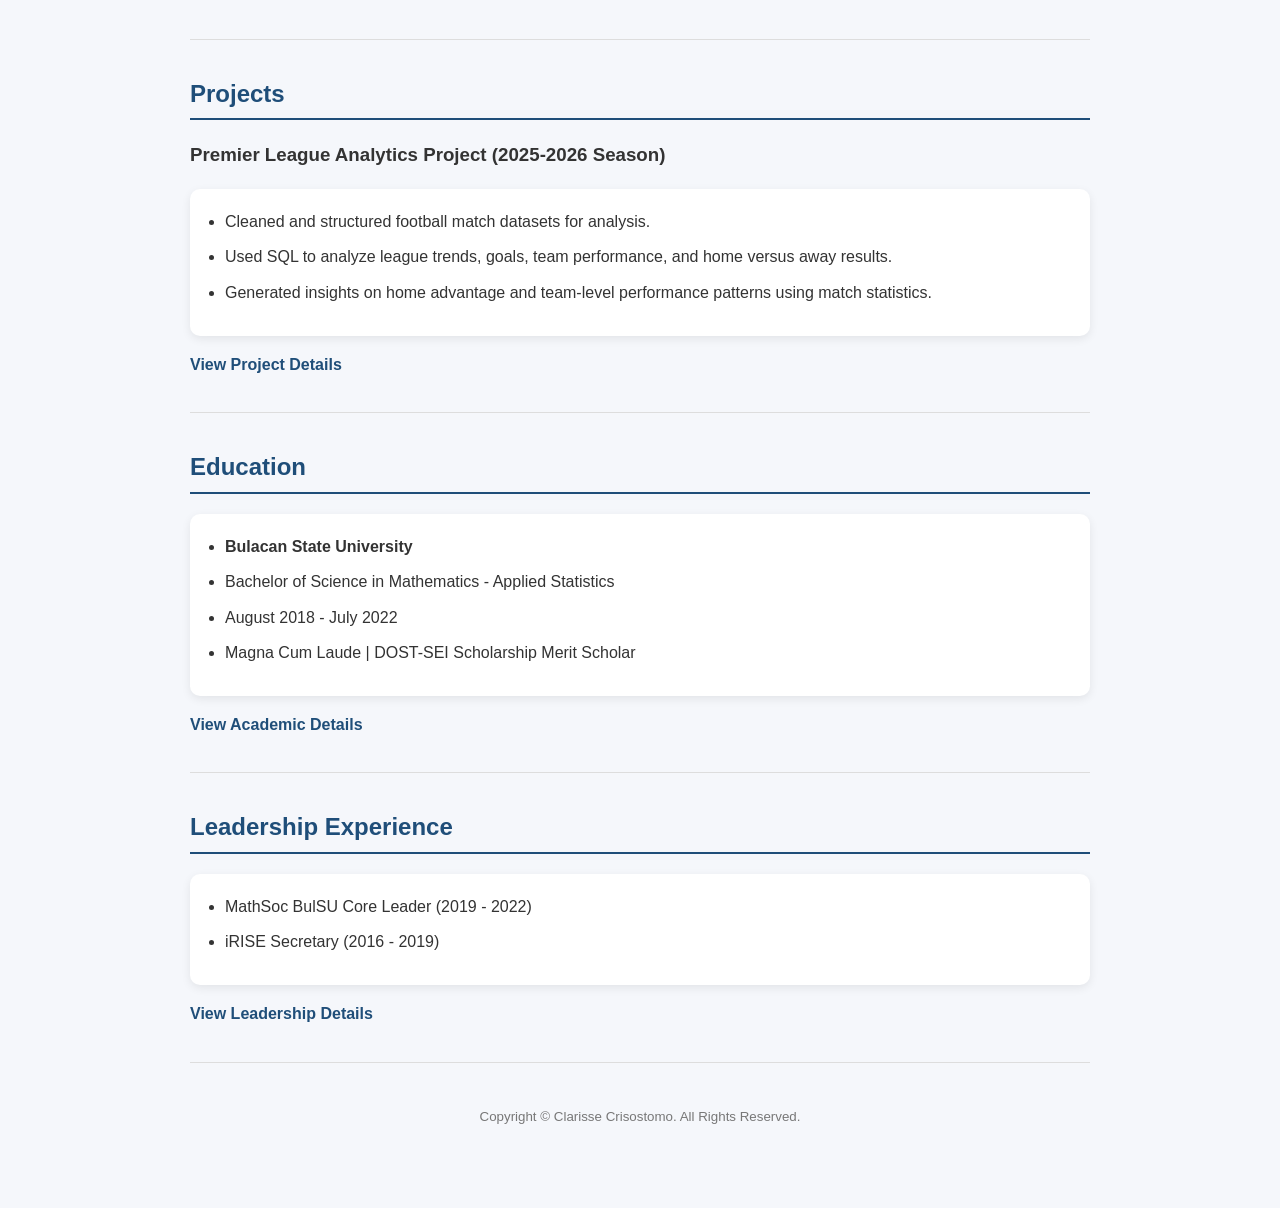
==== commit e26fcf7d: "Update index.html" ====
--- a/index.html
+++ b/index.html
@@ -24,15 +24,19 @@
     Python, Tableau, and Power BI.
     </p>
 
-    <a href="./Sections/about.html">About Me</a>
-    |
-    <a href="./Sections/contact.html">Contact</a>
-    |
-    <a href="./Sections/Projects.html">Projects</a>
-    |
-    <a href="https://linkedin.com/in/clarisse-crisostomo-5b240a1ab">LinkedIn</a>
-    |
-    <a href="https://github.com/cccodi">GitHub</a>
+    <div class="nav-links">
+    
+        <a href="./Sections/about.html">About Me</a>
+    
+        <a href="./Sections/contact.html">Contact</a>
+    
+        <a href="./Sections/Projects.html">Projects</a>
+    
+        <a href="https://linkedin.com/in/clarisse-crisostomo-5b240a1ab">LinkedIn</a>
+    
+        <a href="https://github.com/cccodi">GitHub</a>
+    
+    </div>
 
     <hr>
 
